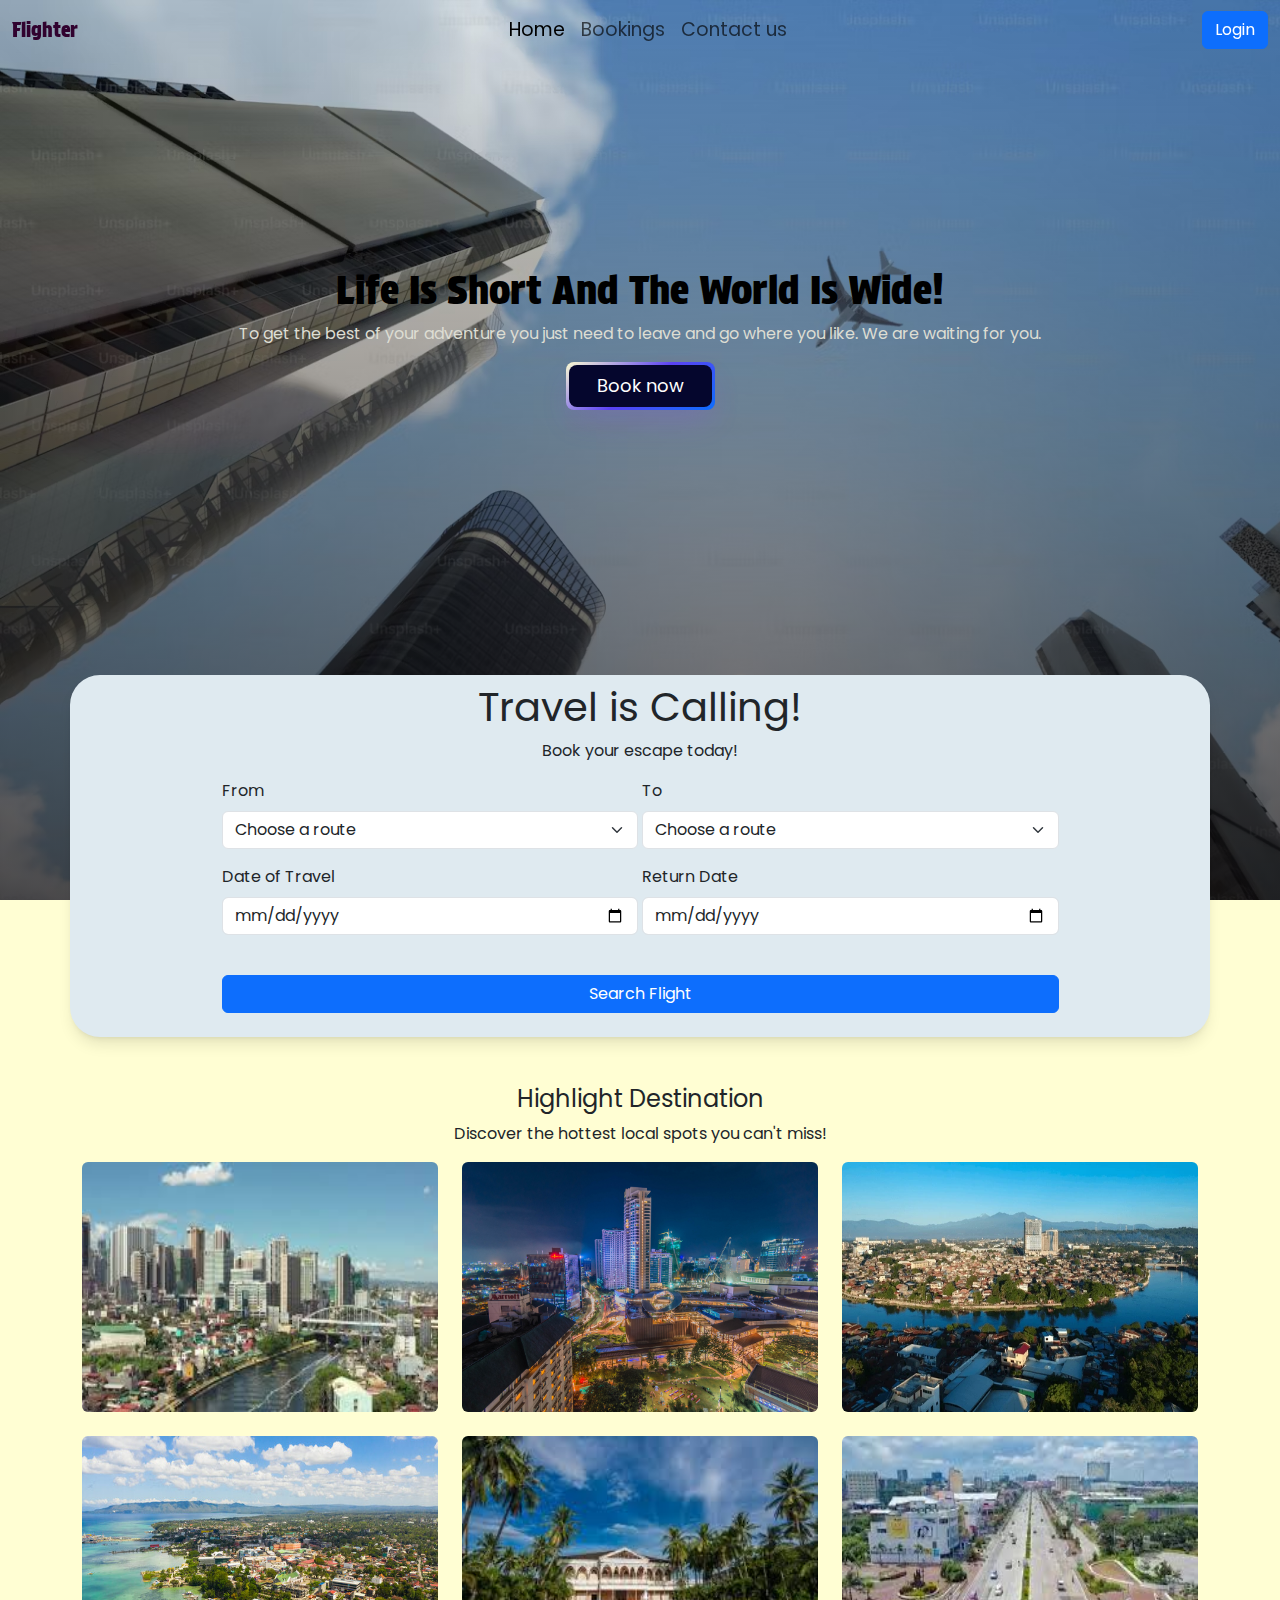
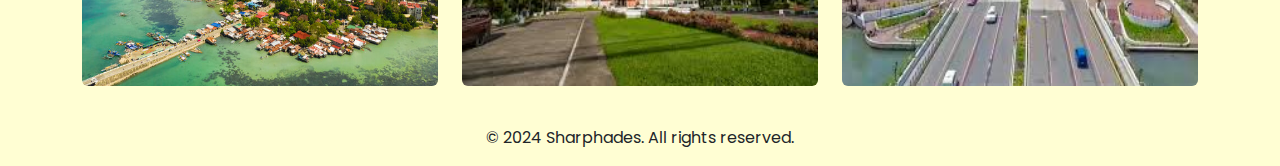
==== index.html @ 19d23291 "first commit" ====
<!DOCTYPE html>
<html lang="en">
<head>
    <meta charset="UTF-8">
    <meta name="viewport" content="width=device-width, initial-scale=1.0">
    <link rel="stylesheet" href="/css/bootstrap.min.css">
    <script defer src="/js/bootstrap.bundle.js"></script>
    <link rel="stylesheet" href="/css/style.css">
    <title>Flighter</title>
</head>
<body class="bg-yellow vh-100">
    <div class="offcanvas offcanvas-end" tabindex="-1" id="offcanvasNavbar" aria-labelledby="offcanvasNavbarLabel">
        <div class="offcanvas-header">
            <h5 class="offcanvas-title" id="offcanvasNavbarLabel">Menu</h5>
            <button type="button" class="btn-close btn-close-black" data-bs-dismiss="offcanvas" aria-label="Close"></button>
        </div>
        <div class="offcanvas-body pt-0">
            <ul class="navbar-nav flex-grow-1 pe-3">
                <li class="nav-item">
                    <a class="nav-link active" aria-current="page" href="#">Home</a>
                </li>
                <li class="nav-item">
                    <a class="nav-link" href="#">Bookings</a>
                </li>
                <li class="nav-item">
                    <a class="nav-link" href="#">Contact us</a>
                </li>
            </ul>
            <button class="btn btn-outline-secondary" type="button">Login</button>
        </div>
    </div>
    <!-- Main Section -->
    <section class="main-section h-100">
        <nav class="navbar navbar-expand-lg fixed-top" id="navbar">
            <div class="container-fluid">
                <a style="color: rgb(49, 2, 47);" class="navbar-brand" href="#">Flighter</a>
                <button class="navbar-toggler" type="button" data-bs-toggle="offcanvas" data-bs-target="#offcanvasNavbar" aria-controls="offcanvasNavbar" aria-expanded="false" aria-label="Toggle navigation">
                    <span class="navbar-toggler-icon"></span>
                </button>
                <div class="collapse navbar-collapse" id="navbarSupportedContent">
                    <ul class="navbar-nav me-auto w-100 d-flex justify-content-center align-items-center">
                        <li class="nav-item">
                            <a class="nav-link active" href="#">Home</a>
                        </li>
                        <li class="nav-item">
                            <a class="nav-link" href="#">Bookings</a>
                        </li>
                        <li class="nav-item">
                            <a class="nav-link" href="#">Contact us</a>
                        </li>
                    </ul>
                    <button class="btn btn-primary" type="button">Login</button>
                </div>
            </div>
        </nav>
        <div class="container-fluid d-flex h-75">
            <div class="container d-flex flex-column align-items-center justify-content-center">
                <h1 class="black text-center">Life Is Short And The World Is Wide!</h1>
                <p class="white text-center">To get the best of your adventure you just need to leave and go where you like. We are waiting for you.</p>
                <a style="text-decoration: none;" href="#form">
                    <button class="button">
                        <span class="text">Book now</span>
                    </button>
                </a>
            </div>
        </div>
        <div id="form" class="container-fluid">
            <div class="container d-flex flex-column align-items-center justify-content-center form py-2">
                <h1>Travel is Calling!</h1>
                <p>Book your escape today!</p>
                
                <form class="w-75">
                    <fieldset class="mb-4">
                        <div class="row g-1 mb-3">
                            <div class="col-md-6">
                                <label for="departure" class="form-label">From</label>
                                <select id="departure" class="form-select" required>
                                    <option value="">Choose a route</option>
                                    <option value="cebu">Cebu</option>
                                    <option value="davao">Davao</option>
                                    <option value="iloilo">Iloilo</option>
                                    <option value="cagayan-de-oro">Cagayan de Oro</option>
                                    <option value="bacolod">Bacolod</option>
                                    <option value="zamboanga">Zamboanga</option>
                                    <option value="bohol">Bohol (Panglao)</option>
                                    <option value="clark">Clark</option>
                                    <option value="dumaguete">Dumaguete</option>
                                    <option value="tacloban">Tacloban</option>
                                    <option value="manila">Manila</option>
                                </select>
                            </div>
                            <div class="col-md-6">
                                <label for="arrival" class="form-label">To</label>
                                <select id="arrival" class="form-select" required>
                                    <option value="">Choose a route</option>
                                    <option value="cebu">Cebu</option>
                                    <option value="davao">Davao</option>
                                    <option value="iloilo">Iloilo</option>
                                    <option value="cagayan-de-oro">Cagayan de Oro</option>
                                    <option value="bacolod">Bacolod</option>
                                    <option value="zamboanga">Zamboanga</option>
                                    <option value="bohol">Bohol (Panglao)</option>
                                    <option value="clark">Clark</option>
                                    <option value="dumaguete">Dumaguete</option>
                                    <option value="tacloban">Tacloban</option>
                                    <option value="manila">Manila</option>
                                </select>
                            </div>
                        </div>
                        <div class="row g-1 mb-3">
                            <div class="col-md-6">
                                <label for="departureDate" class="form-label">Date of Travel</label>
                                <input type="date" id="departureDate" class="form-control" required>
                            </div>
                            <div class="col-md-6">
                                <label for="returnDate" class="form-label">Return Date</label>
                                <input type="date" id="returnDate" class="form-control" required>
                            </div>
                        </div>
                    </fieldset>
                </form>
                <div class="mb-3 w-100 d-flex align-items-center justify-content-center">
                  <button class="btn btn-primary w-75">Search Flight</button>
              </div>
            </div>
            <h4 class="text-center mt-5">Highlight Destination</h4>
            <p class="text-center">Discover the hottest local spots you can't miss!</p>
            <div class="container">
                <div class="row">
                    <div class="col-lg-4 col-md-6 col-12 mb-4">
                        <img src="image/manila.jpg" height="250" alt="" class="rounded w-100">
                    </div>
                    <div class="col-lg-4 col-md-6 col-12 mb-4">
                        <img src="image/cebu.jpg" height="250" alt="" class="rounded w-100">
                    </div>
                    <div class="col-lg-4 col-md-6 col-12 mb-4">
                        <img src="image/davao.webp" height="250" alt="" class="rounded w-100">
                    </div>
                    <div class="col-lg-4 col-md-6 col-12 mb-4">
                        <img src="image/tagbilaran.jpg" height="250" alt="" class="rounded w-100">
                    </div>
                    <div class="col-lg-4 col-md-6 col-12 mb-4">
                        <img src="image/taclobb.jpg" height="250" alt="" class="rounded w-100">
                    </div>
                    <div class="col-lg-4 col-md-6 col-12 mb-4">
                        <img src="image/iloilo.jpg" height="250" alt="" class="rounded w-100">
                    </div>
                </div>
            </div> 
            <footer class="text-center text-dark py-3">
              <p class="mb-0">© 2024 Sharphades. All rights reserved.</p>
          </footer>
        </div>
        
    </section>

    <script>
        const navbar = document.getElementById('navbar');
        document.addEventListener('scroll', function() {
            if (window.scrollY === 0) {
                navbar.classList.remove('blur');
            } else {
                navbar.classList.add('blur');
            }
        });
    </script>
</body>
</html>
---- css/style.css ----
:root {
    --tw-ring-offset-shadow: 0 0 #0000;
    --tw-ring-shadow: 0 0 #0000;
    --tw-shadow: 0 0 #0000;
}
@font-face {
    font-family: 'Poppins';
    src: url('/fonts/Poppins-Regular.ttf') format('truetype');
    font-weight: normal;
    font-style: normal;
}

@font-face {
    font-family: 'Protest';
    src: url('/fonts/ProtestStrike-Regular.ttf') format('truetype');
    font-weight: normal;
    font-style: normal;
}

#navbar {
    transition: backdrop-filter 0.5s ease-in-out;
}

.blur {
    backdrop-filter: blur(100px);
    background-color: hsla(242, 100%, 84%, 0.199) !important;
    box-shadow: 0px 5px 10px 1px rgba(0, 0, 0, 0.5);
}

body {
    padding: 0;
    margin: 0;
}

.black {
    color: black;
    font-family: 'Protest';
}

.white {
    color: #ddddd3;
}

* {
    font-family: 'Poppins';
}

.nav-item {
    font-size: 19px;
}

.navbar-brand {
    font-family: 'Protest';
}

.bg-purple {
    background-color: #B1AFFF !important;
}

.bg-yellow {
    background-color: #FFFED3;
}

.main-section {
    background-image: linear-gradient(to bottom, rgba(219, 216, 216, 0), rgba(15, 11, 11, 0.7)), url(/image/mainbg.avif);
    background-repeat: no-repeat;
    background-size: cover;
    height: 75%;
}

.button {
    align-items: center;
    background-image: linear-gradient(144deg, #FFFED3, #5b42f3 50%, #0d6efd);
    border: 0;
    border-radius: 8px;
    box-shadow: rgba(151, 65, 252, 0.2) 0 15px 30px -5px;
    box-sizing: border-box;
    color: #ffffff;
    display: flex;
    font-size: 18px;
    justify-content: center;
    line-height: 1em;
    max-width: 100%;
    min-width: 140px;
    padding: 3px;
    text-decoration: none;
    user-select: none;
    -webkit-user-select: none;
    touch-action: manipulation;
    white-space: nowrap;
    cursor: pointer;
    transition: all 0.3s;
  }
  
  .button:active,
  .button:hover {
    outline: 0;
  }
  
  .button span {
    background-color: rgb(5, 6, 45);
    padding: 12px 28px;
    border-radius: 8px;
    width: 100%;
    height: 100%;
    transition: 300ms;
  }
  
  .button:hover span {
    background: none;
  }
  
  .button:active {
    transform: scale(0.9);
  }
  
  .form {
    background-color: #dfeaf0;
    border-radius: 30px;
    box-shadow: 0 0 #0000,0 0 #0000,0 0 #0000, 0 10px 15px -3px rgba(0,0,0,.1),0 4px 6px -4px rgba(0,0,0,.1);
  }
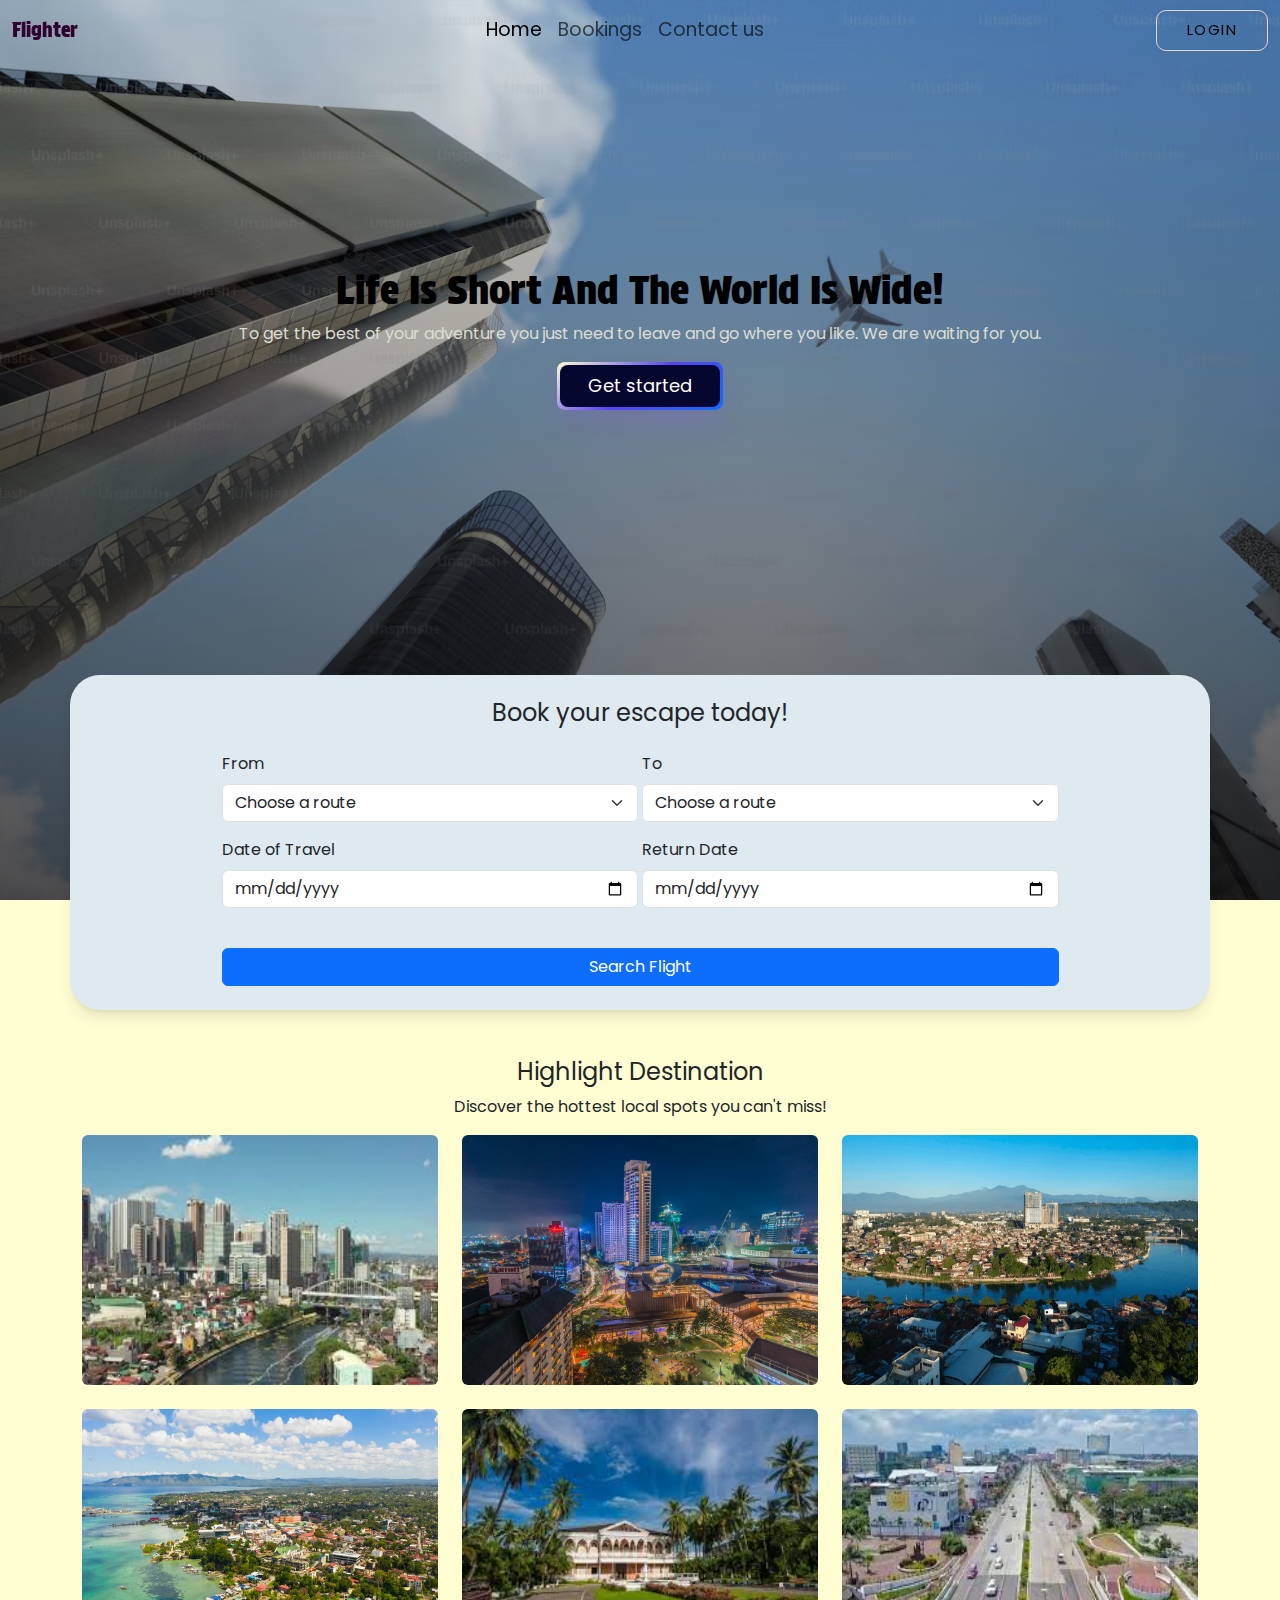
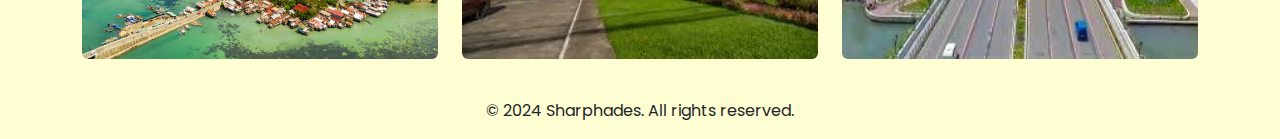
==== commit dc2d8afd: "change  somethingg" ====
--- a/index.html
+++ b/index.html
@@ -26,7 +26,7 @@
                     <a class="nav-link" href="#">Contact us</a>
                 </li>
             </ul>
-            <button class="btn btn-outline-secondary" type="button">Login</button>
+            <button class="loginbtn">Login</button>
         </div>
     </div>
     <!-- Main Section -->
@@ -49,7 +49,7 @@
                             <a class="nav-link" href="#">Contact us</a>
                         </li>
                     </ul>
-                    <button class="btn btn-primary" type="button">Login</button>
+                    <button class="loginbtn">Login</button>
                 </div>
             </div>
         </nav>
@@ -57,17 +57,16 @@
             <div class="container d-flex flex-column align-items-center justify-content-center">
                 <h1 class="black text-center">Life Is Short And The World Is Wide!</h1>
                 <p class="white text-center">To get the best of your adventure you just need to leave and go where you like. We are waiting for you.</p>
-                <a style="text-decoration: none;" href="#form">
+                <a style="text-decoration: none;">
                     <button class="button">
-                        <span class="text">Book now</span>
+                        <span class="text">Get started</span>
                     </button>
                 </a>
             </div>
         </div>
         <div id="form" class="container-fluid">
             <div class="container d-flex flex-column align-items-center justify-content-center form py-2">
-                <h1>Travel is Calling!</h1>
-                <p>Book your escape today!</p>
+                <h4 class="mb-4 mt-3">Book your escape today!</h4>
                 
                 <form class="w-75">
                     <fieldset class="mb-4">
@@ -151,7 +150,6 @@
               <p class="mb-0">© 2024 Sharphades. All rights reserved.</p>
           </footer>
         </div>
-        
     </section>
 
     <script>
--- a/css/style.css
+++ b/css/style.css
@@ -68,6 +68,39 @@
     height: 75%;
 }
 
+/* para sa login button */
+.loginbtn{
+    padding: 8px 30px;
+    border-radius: 10px;
+    cursor: pointer;
+    border: 0;
+    background-color: transparent;
+    border: 1px rgb(233, 215, 215) solid;
+    box-shadow: rgb(0 0 0 / 5%) 0 0 8px;
+    letter-spacing: 1.5px;
+    text-transform: uppercase;
+    font-size: 15px;
+    transition: all 0.5s ease;
+  }
+  
+  .loginbtn:hover {
+    letter-spacing: 3px;
+    background-color: hsl(261deg 80% 48%);
+    color: hsl(0, 0%, 100%);
+    box-shadow: rgb(93 24 220) 0px 7px 29px 0px;
+  }
+  
+  .loginbtn:active {
+    letter-spacing: 3px;
+    background-color: #5b42f3;
+    color: hsl(0, 0%, 100%);
+    box-shadow: #5b42f3 0px 0px 0px 0px;
+    transform: translateY(2px);
+    transition: 100ms;
+  }
+  
+
+ /* sa tunga nga button sa get started */
 .button {
     align-items: center;
     background-image: linear-gradient(144deg, #FFFED3, #5b42f3 50%, #0d6efd);
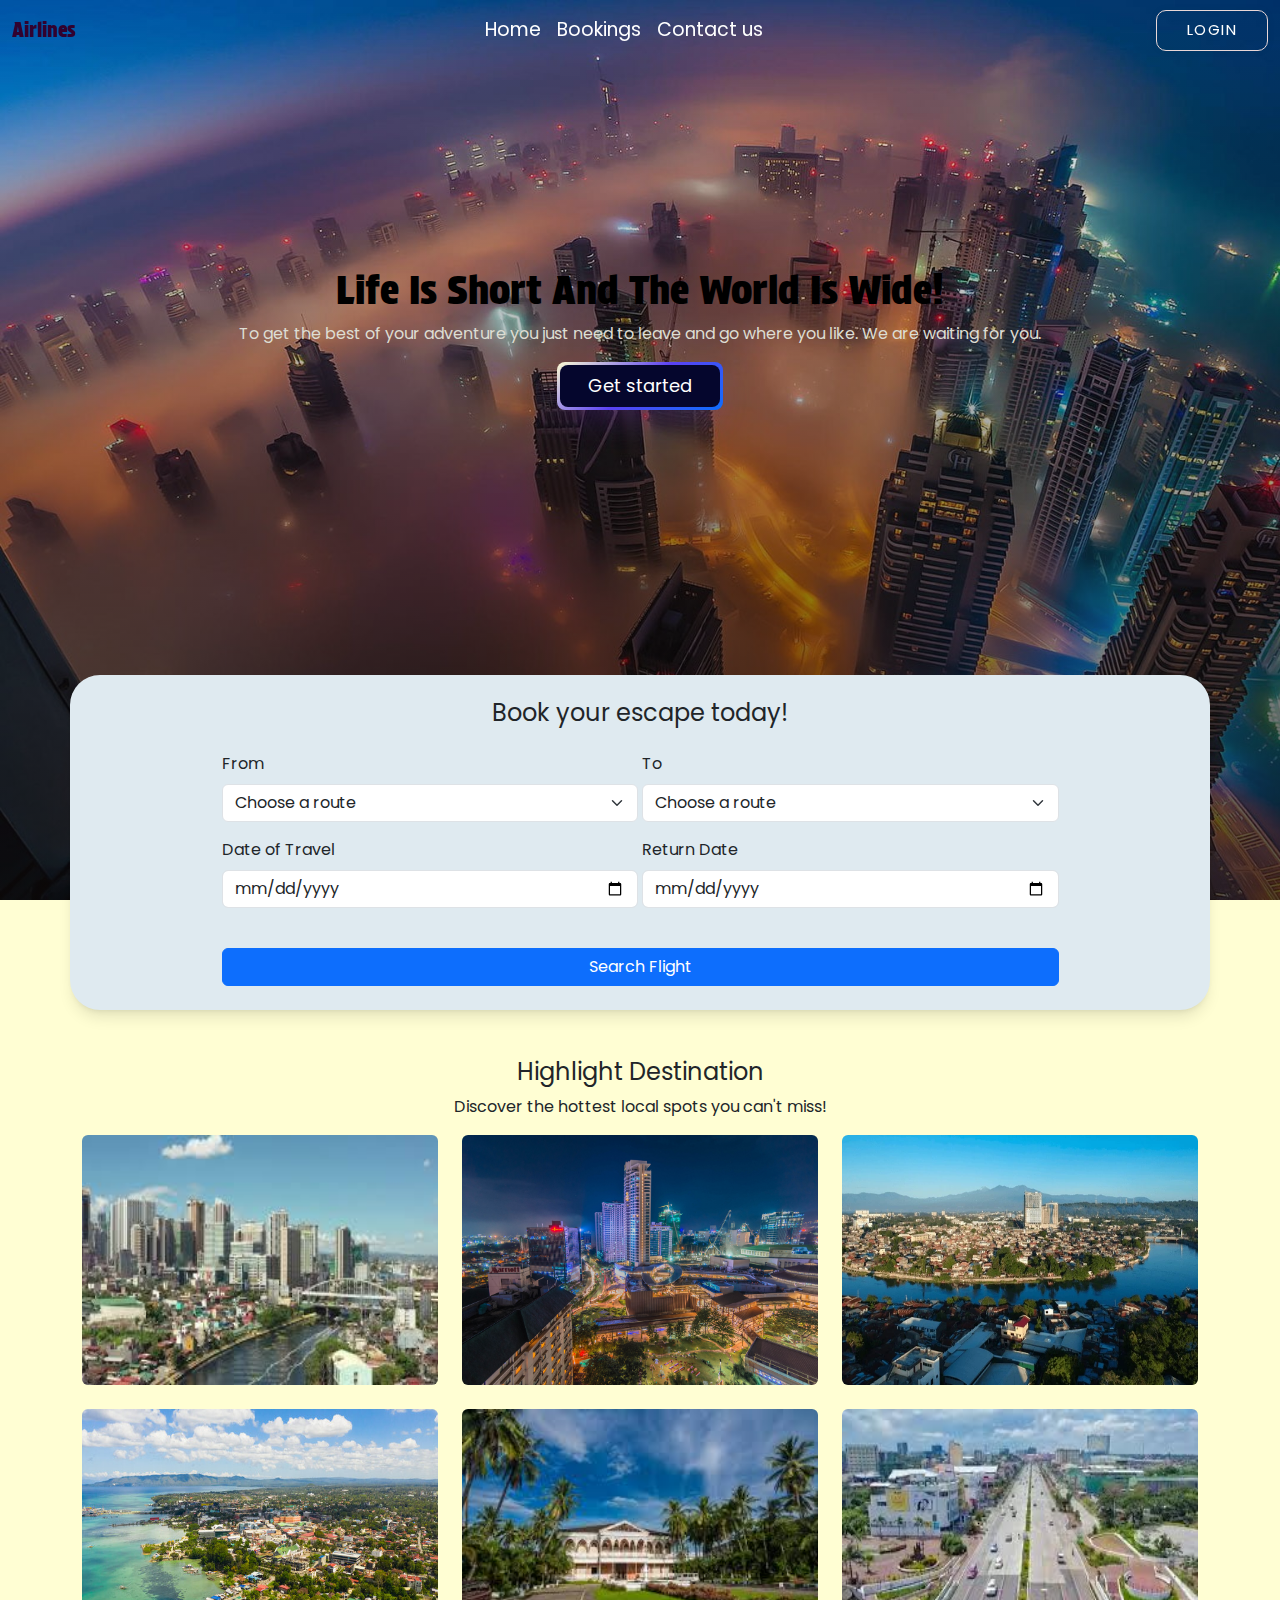
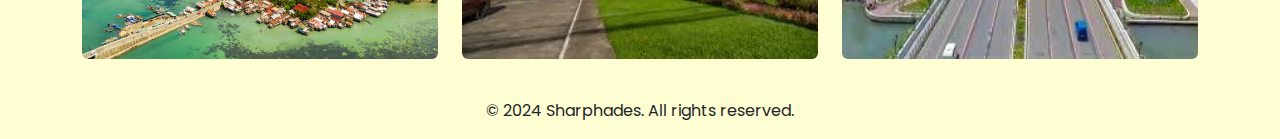
==== commit 823eff6b: "added so many things" ====
--- a/index.html
+++ b/index.html
@@ -6,13 +6,13 @@
     <link rel="stylesheet" href="/css/bootstrap.min.css">
     <script defer src="/js/bootstrap.bundle.js"></script>
     <link rel="stylesheet" href="/css/style.css">
-    <title>Flighter</title>
+    <title>Airlines</title>
 </head>
 <body class="bg-yellow vh-100">
-    <div class="offcanvas offcanvas-end" tabindex="-1" id="offcanvasNavbar" aria-labelledby="offcanvasNavbarLabel">
+    <div class="offcanvas offcanvas-start bg-dark" tabindex="-1" id="offcanvasNavbar" aria-labelledby="offcanvasNavbarLabel">
         <div class="offcanvas-header">
-            <h5 class="offcanvas-title" id="offcanvasNavbarLabel">Menu</h5>
-            <button type="button" class="btn-close btn-close-black" data-bs-dismiss="offcanvas" aria-label="Close"></button>
+            <h5 style="color: white;" class="offcanvas-title puti" id="offcanvasNavbarLabel">Menu</h5>
+            <button type="button" class="btn-close btn-custom" data-bs-dismiss="offcanvas" aria-label="Close"></button>
         </div>
         <div class="offcanvas-body pt-0">
             <ul class="navbar-nav flex-grow-1 pe-3">
@@ -22,31 +22,31 @@
                 <li class="nav-item">
                     <a class="nav-link" href="#">Bookings</a>
                 </li>
-                <li class="nav-item">
+                <li class="nav-items">
                     <a class="nav-link" href="#">Contact us</a>
                 </li>
             </ul>
-            <button class="loginbtn">Login</button>
+            <button class="loginbtn mt-2">Login</button>
         </div>
     </div>
-    <!-- Main Section -->
+
     <section class="main-section h-100">
         <nav class="navbar navbar-expand-lg fixed-top" id="navbar">
             <div class="container-fluid">
-                <a style="color: rgb(49, 2, 47);" class="navbar-brand" href="#">Flighter</a>
+                <a style="color: rgb(49, 2, 47);" class="navbar-brand" href="#">Airlines</a>
                 <button class="navbar-toggler" type="button" data-bs-toggle="offcanvas" data-bs-target="#offcanvasNavbar" aria-controls="offcanvasNavbar" aria-expanded="false" aria-label="Toggle navigation">
-                    <span class="navbar-toggler-icon"></span>
+                    <span style="color: white;" class="navbar-toggler-icon"></span>
                 </button>
                 <div class="collapse navbar-collapse" id="navbarSupportedContent">
                     <ul class="navbar-nav me-auto w-100 d-flex justify-content-center align-items-center">
                         <li class="nav-item">
-                            <a class="nav-link active" href="#">Home</a>
+                            <a class="nav-link active" href="index.html">Home</a>
                         </li>
                         <li class="nav-item">
-                            <a class="nav-link" href="#">Bookings</a>
+                            <a class="nav-link" href="bookings.html">Bookings</a>
                         </li>
                         <li class="nav-item">
-                            <a class="nav-link" href="#">Contact us</a>
+                            <a class="nav-link" href="contacts.html">Contact us</a>
                         </li>
                     </ul>
                     <button class="loginbtn">Login</button>
@@ -151,7 +151,6 @@
           </footer>
         </div>
     </section>
-
     <script>
         const navbar = document.getElementById('navbar');
         document.addEventListener('scroll', function() {
--- a/css/style.css
+++ b/css/style.css
@@ -23,7 +23,7 @@
 
 .blur {
     backdrop-filter: blur(100px);
-    background-color: hsla(242, 100%, 84%, 0.199) !important;
+    background-color: hsla(0, 0%, 0%, 0.514) !important;
     box-shadow: 0px 5px 10px 1px rgba(0, 0, 0, 0.5);
 }
 
@@ -45,12 +45,14 @@
     font-family: 'Poppins';
 }
 
-.nav-item {
+.navbar-nav .nav-link {
+    color: white !important;
     font-size: 19px;
 }
 
-.navbar-brand {
+ .navbar-brand {
     font-family: 'Protest';
+    /* color: rgb(133, 146, 19) !important; */
 }
 
 .bg-purple {
@@ -62,7 +64,7 @@
 }
 
 .main-section {
-    background-image: linear-gradient(to bottom, rgba(219, 216, 216, 0), rgba(15, 11, 11, 0.7)), url(/image/mainbg.avif);
+    background-image: linear-gradient(to bottom, rgba(219, 216, 216, 0), rgba(15, 11, 11, 0.7)), url(/image/main.jpg);
     background-repeat: no-repeat;
     background-size: cover;
     height: 75%;
@@ -71,6 +73,7 @@
 /* para sa login button */
 .loginbtn{
     padding: 8px 30px;
+    color: hsl(0, 0%, 100%);
     border-radius: 10px;
     cursor: pointer;
     border: 0;
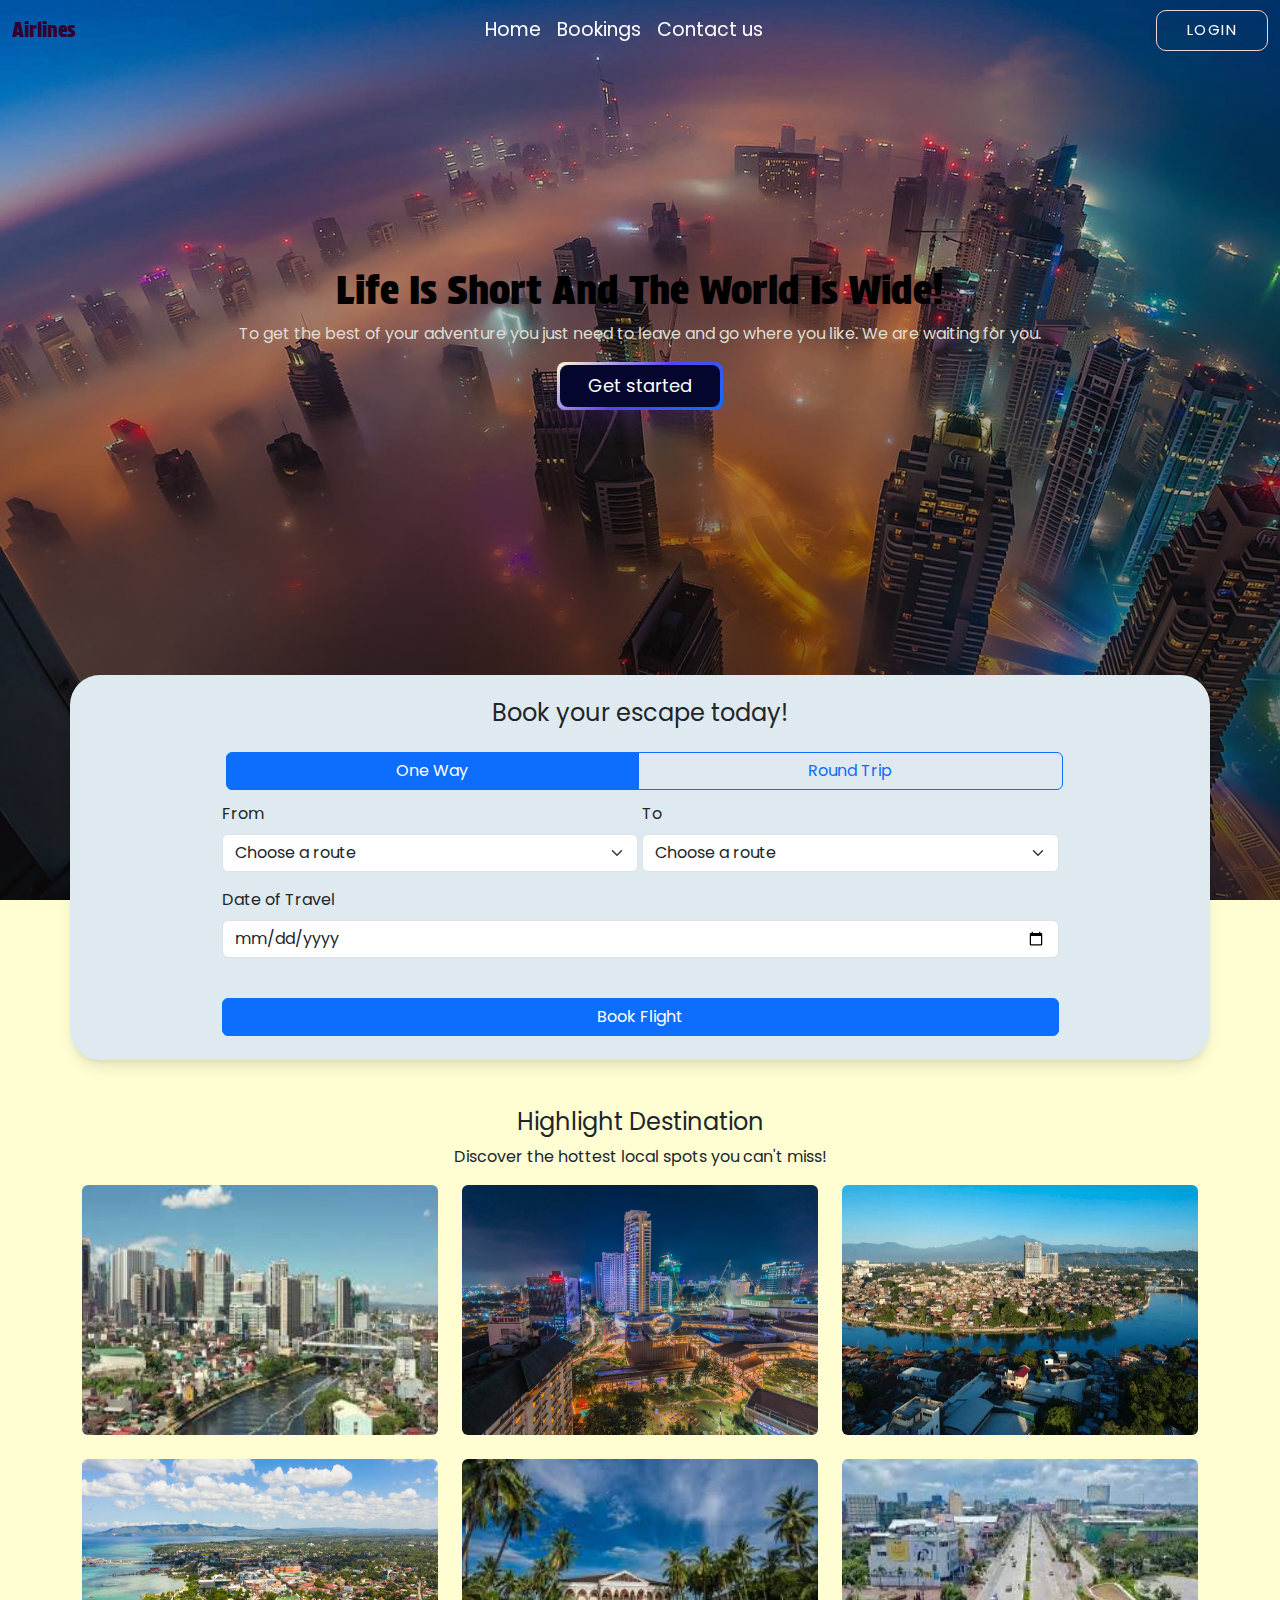
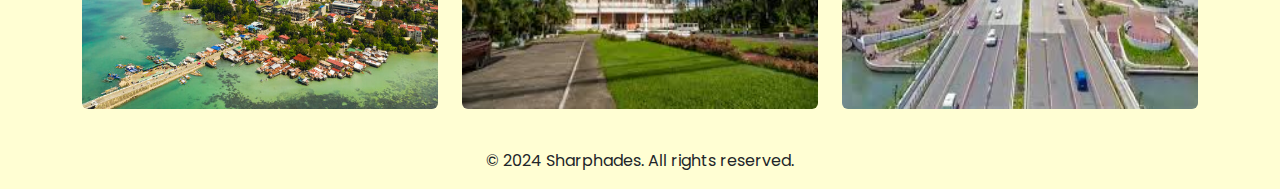
==== commit f07c165c: "I FORGOT TO UPDATE LOL" ====
--- a/index.html
+++ b/index.html
@@ -26,7 +26,7 @@
                     <a class="nav-link" href="#">Contact us</a>
                 </li>
             </ul>
-            <button class="loginbtn mt-2">Login</button>
+            <a style="text-decoration: none;" href="sign.html"><button class="loginbtn">Login</button></a>
         </div>
     </div>
 
@@ -49,7 +49,7 @@
                             <a class="nav-link" href="contacts.html">Contact us</a>
                         </li>
                     </ul>
-                    <button class="loginbtn">Login</button>
+                    <a style="text-decoration: none;" href="sign.html"><button class="loginbtn">Login</button></a>
                 </div>
             </div>
         </nav>
@@ -71,6 +71,15 @@
                 <form class="w-75">
                     <fieldset class="mb-4">
                         <div class="row g-1 mb-3">
+                            <fieldset class="mb-2 mx-1">
+                                <div class="btn-group w-100" role="group" aria-label="Travel Options">
+                                    <input type="radio" class="btn-check" id="roundWay" name="travelOptions" autocomplete="off" checked>
+                                    <label class="btn btn-outline-primary" for="roundWay">One Way</label>
+                                
+                                    <input type="radio" class="btn-check" id="roundTrip" name="travelOptions" autocomplete="off">
+                                    <label class="btn btn-outline-primary" for="roundTrip">Round Trip</label>
+                                </div>
+                                </fieldset>
                             <div class="col-md-6">
                                 <label for="departure" class="form-label">From</label>
                                 <select id="departure" class="form-select" required>
@@ -107,11 +116,11 @@
                             </div>
                         </div>
                         <div class="row g-1 mb-3">
-                            <div class="col-md-6">
+                            <div class="col-md-6 w-100" id="travel">
                                 <label for="departureDate" class="form-label">Date of Travel</label>
                                 <input type="date" id="departureDate" class="form-control" required>
                             </div>
-                            <div class="col-md-6">
+                            <div class="col-md-6 d-none" id="return">
                                 <label for="returnDate" class="form-label">Return Date</label>
                                 <input type="date" id="returnDate" class="form-control" required>
                             </div>
@@ -119,7 +128,7 @@
                     </fieldset>
                 </form>
                 <div class="mb-3 w-100 d-flex align-items-center justify-content-center">
-                  <button class="btn btn-primary w-75">Search Flight</button>
+                  <button class="btn btn-primary w-75">Book Flight</button>
               </div>
             </div>
             <h4 class="text-center mt-5">Highlight Destination</h4>
@@ -151,15 +160,7 @@
           </footer>
         </div>
     </section>
-    <script>
-        const navbar = document.getElementById('navbar');
-        document.addEventListener('scroll', function() {
-            if (window.scrollY === 0) {
-                navbar.classList.remove('blur');
-            } else {
-                navbar.classList.add('blur');
-            }
-        });
+    <script src="js/index.js">
     </script>
 </body>
 </html>
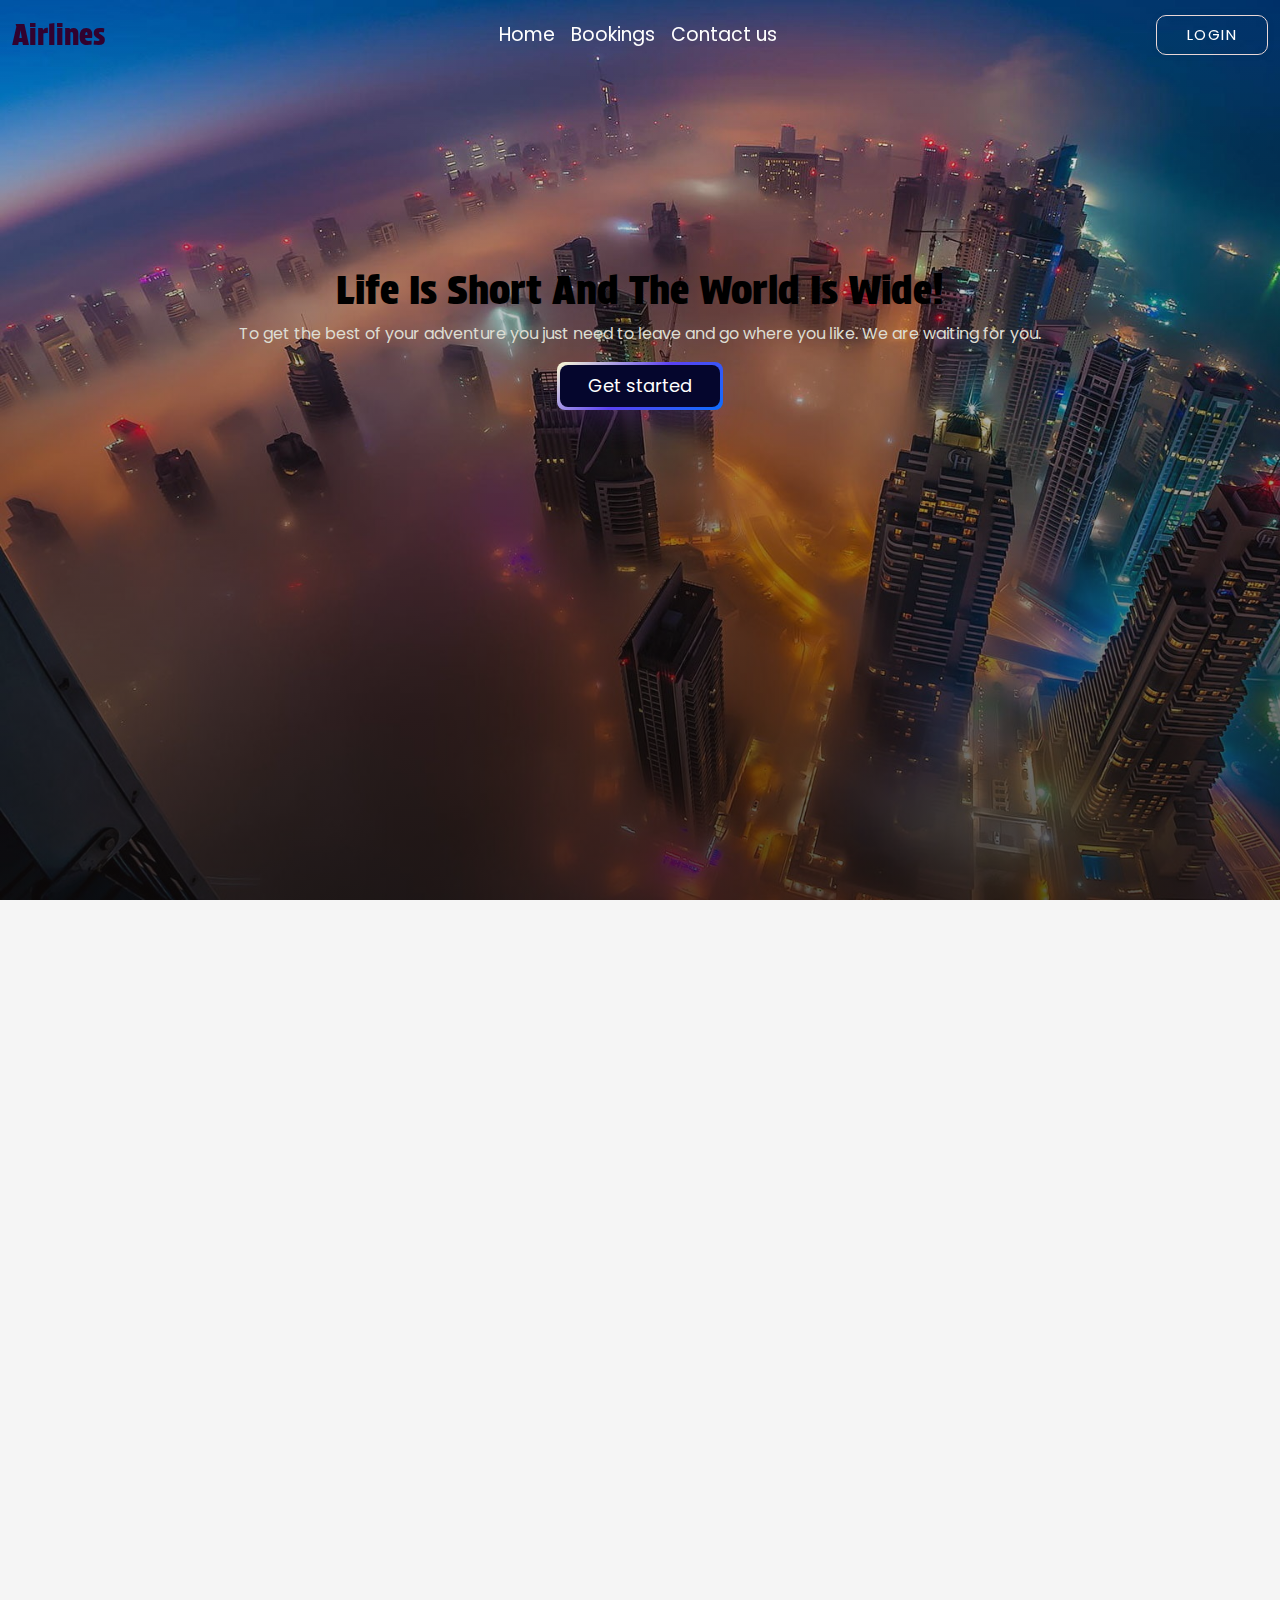
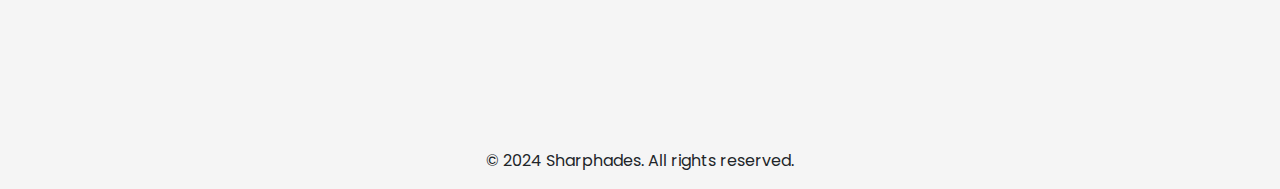
==== commit 3b2c2d5c: "i added so many things but i forget what i add lol" ====
--- a/index.html
+++ b/index.html
@@ -42,14 +42,18 @@
                         <li class="nav-item">
                             <a class="nav-link active" href="index.html">Home</a>
                         </li>
-                        <li class="nav-item">
-                            <a class="nav-link" href="bookings.html">Bookings</a>
+                        <li style="cursor: pointer;" class="nav-item" id="bookings">
+                            <a class="nav-link">Bookings</a>
+                        </li>
+                        <li class="nav-item d-none" id="foradmin">
+                            <a class="nav-link" href="admin.html">Dashboard</a>
                         </li>
                         <li class="nav-item">
                             <a class="nav-link" href="contacts.html">Contact us</a>
                         </li>
                     </ul>
-                    <a style="text-decoration: none;" href="sign.html"><button class="loginbtn">Login</button></a>
+                    <a style="text-decoration: none;" href="sign.html"><button class="loginbtn" id="loginbtn">Login</button></a>
+                    <a style="text-decoration: none;" href=""><button class="loginbtn d-none" id="logoutbtn">Logout</button></a>
                 </div>
             </div>
         </nav>
@@ -57,7 +61,7 @@
             <div class="container d-flex flex-column align-items-center justify-content-center">
                 <h1 class="black text-center">Life Is Short And The World Is Wide!</h1>
                 <p class="white text-center">To get the best of your adventure you just need to leave and go where you like. We are waiting for you.</p>
-                <a style="text-decoration: none;">
+                <a style="text-decoration: none;" href="#form">
                     <button class="button">
                         <span class="text">Get started</span>
                     </button>
@@ -65,7 +69,7 @@
             </div>
         </div>
         <div id="form" class="container-fluid">
-            <div class="container d-flex flex-column align-items-center justify-content-center form py-2">
+            <div class="container d-flex flex-column align-items-center justify-content-center form py-2" id="mainForm">
                 <h4 class="mb-4 mt-3">Book your escape today!</h4>
                 
                 <form class="w-75">
@@ -128,29 +132,29 @@
                     </fieldset>
                 </form>
                 <div class="mb-3 w-100 d-flex align-items-center justify-content-center">
-                  <button class="btn btn-primary w-75">Book Flight</button>
+                  <button class="btn btn-primary w-75" id="bookbtn">Book Flight</button>
               </div>
             </div>
-            <h4 class="text-center mt-5">Highlight Destination</h4>
-            <p class="text-center">Discover the hottest local spots you can't miss!</p>
+            <h4 id="scrollAnim" class="text-center mt-5">Highlight Destination</h4>
+            <p  id="scrollAnim" class="text-center">Discover the hottest local spots you can't miss!</p>
             <div class="container">
                 <div class="row">
-                    <div class="col-lg-4 col-md-6 col-12 mb-4">
+                    <div id="scrollAnim" class="col-lg-4 col-md-6 col-12 mb-4">
                         <img src="image/manila.jpg" height="250" alt="" class="rounded w-100">
                     </div>
-                    <div class="col-lg-4 col-md-6 col-12 mb-4">
+                    <div id="scrollAnim" class="col-lg-4 col-md-6 col-12 mb-4">
                         <img src="image/cebu.jpg" height="250" alt="" class="rounded w-100">
                     </div>
-                    <div class="col-lg-4 col-md-6 col-12 mb-4">
+                    <div id="scrollAnim" class="col-lg-4 col-md-6 col-12 mb-4">
                         <img src="image/davao.webp" height="250" alt="" class="rounded w-100">
                     </div>
-                    <div class="col-lg-4 col-md-6 col-12 mb-4">
+                    <div id="scrollAnim" class="col-lg-4 col-md-6 col-12 mb-4">
                         <img src="image/tagbilaran.jpg" height="250" alt="" class="rounded w-100">
                     </div>
-                    <div class="col-lg-4 col-md-6 col-12 mb-4">
+                    <div id="scrollAnim" class="col-lg-4 col-md-6 col-12 mb-4">
                         <img src="image/taclobb.jpg" height="250" alt="" class="rounded w-100">
                     </div>
-                    <div class="col-lg-4 col-md-6 col-12 mb-4">
+                    <div id="scrollAnim" class="col-lg-4 col-md-6 col-12 mb-4">
                         <img src="image/iloilo.jpg" height="250" alt="" class="rounded w-100">
                     </div>
                 </div>
--- a/css/style.css
+++ b/css/style.css
@@ -23,7 +23,7 @@
 
 .blur {
     backdrop-filter: blur(100px);
-    background-color: hsla(0, 0%, 0%, 0.514) !important;
+    background-color: #3f3c91b7 !important;
     box-shadow: 0px 5px 10px 1px rgba(0, 0, 0, 0.5);
 }
 
@@ -52,15 +52,15 @@
 
  .navbar-brand {
     font-family: 'Protest';
-    /* color: rgb(133, 146, 19) !important; */
+    font-size: 29px;
 }
 
 .bg-purple {
-    background-color: #B1AFFF !important;
+    background-color: #7695FF !important;
 }
 
 .bg-yellow {
-    background-color: #FFFED3;
+    background-color: #f5f5f5;
 }
 
 .main-section {
@@ -87,17 +87,15 @@
   }
   
   .loginbtn:hover {
-    letter-spacing: 3px;
-    background-color: hsl(261deg 80% 48%);
+    background-color: #00FF9C;
     color: hsl(0, 0%, 100%);
-    box-shadow: rgb(93 24 220) 0px 7px 29px 0px;
+    box-shadow: #00FF9C 0px 7px 29px 0px;
   }
   
   .loginbtn:active {
-    letter-spacing: 3px;
-    background-color: #5b42f3;
+    background-color: #00FF9C;
     color: hsl(0, 0%, 100%);
-    box-shadow: #5b42f3 0px 0px 0px 0px;
+    box-shadow: #00FF9C 0px 0px 0px 0px;
     transform: translateY(2px);
     transition: 100ms;
   }
@@ -154,4 +152,27 @@
     background-color: #dfeaf0;
     border-radius: 30px;
     box-shadow: 0 0 #0000,0 0 #0000,0 0 #0000, 0 10px 15px -3px rgba(0,0,0,.1),0 4px 6px -4px rgba(0,0,0,.1);
+  }
+
+
+  body::-webkit-scrollbar {
+    display: none;
+  }
+
+
+  #mainForm {
+    transition: transform 0.5s ease-in-out, opacity 0.5s ease-in-out;
+    transform: translateY(200px);
+    opacity: 0;
+  }
+
+  .up {
+    transform: translateY(0);
+    opacity: 1;
+  }
+
+  #scrollAnim {
+    transition: transform 0.5s ease-in-out, opacity 0.5s ease-in-out;
+    transform: translateY(30px);
+    opacity: 0;
   }